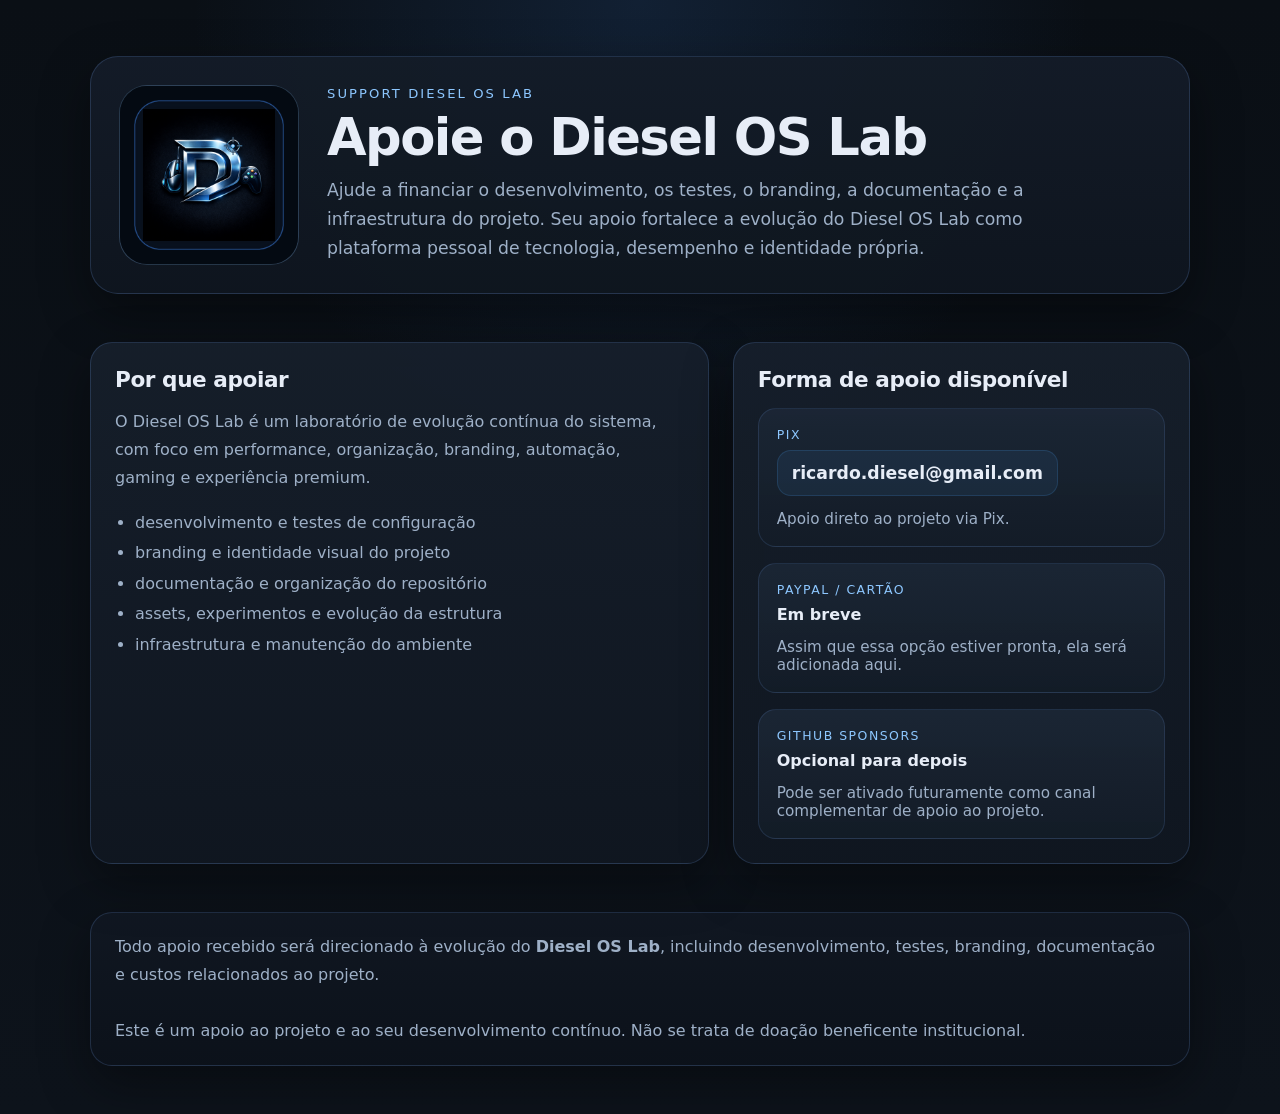
==== docs/support/index.html @ ecfb89b2 "Adicionar página de apoio em docs/support" ====
<!DOCTYPE html>
<html lang="pt-BR">
<head>
  <meta charset="UTF-8" />
  <meta name="viewport" content="width=device-width, initial-scale=1.0" />
  <title>Apoie o Diesel OS Lab</title>
  <meta name="description" content="Página oficial de apoio ao projeto Diesel OS Lab." />
  <style>
    :root {
      --bg: #0b0f14;
      --bg-soft: #121923;
      --panel: #161f2b;
      --panel-2: #1b2635;
      --text: #e7edf7;
      --muted: #9eb0c7;
      --line: rgba(120, 170, 255, 0.18);
      --blue: #4fa8ff;
      --blue-soft: #8dc7ff;
      --shadow: 0 18px 50px rgba(0, 0, 0, 0.38);
      --radius: 22px;
    }

    * {
      box-sizing: border-box;
    }

    html, body {
      margin: 0;
      padding: 0;
      background:
        radial-gradient(circle at top, rgba(52, 110, 189, 0.18), transparent 35%),
        linear-gradient(180deg, #0a0f15 0%, #0d131b 100%);
      color: var(--text);
      font-family: Inter, system-ui, -apple-system, BlinkMacSystemFont, "Segoe UI", sans-serif;
    }

    a {
      color: inherit;
      text-decoration: none;
    }

    .wrap {
      width: min(1100px, calc(100% - 32px));
      margin: 0 auto;
    }

    .hero {
      padding: 56px 0 24px;
    }

    .hero-card {
      display: grid;
      grid-template-columns: 180px 1fr;
      gap: 28px;
      align-items: center;
      background: linear-gradient(180deg, rgba(20, 28, 40, 0.95), rgba(15, 22, 31, 0.95));
      border: 1px solid var(--line);
      border-radius: 28px;
      padding: 28px;
      box-shadow: var(--shadow);
    }

    .logo-box {
      background: linear-gradient(180deg, #0f1620, #192332);
      border: 1px solid rgba(141, 199, 255, 0.18);
      border-radius: 28px;
      display: flex;
      align-items: center;
      justify-content: center;
      min-height: 180px;
      overflow: hidden;
    }

    .logo-box img {
      width: 100%;
      height: 100%;
      object-fit: contain;
      display: block;
    }

    .eyebrow {
      color: var(--blue-soft);
      font-size: 0.82rem;
      letter-spacing: 0.16em;
      text-transform: uppercase;
      margin-bottom: 10px;
    }

    h1 {
      margin: 0 0 12px;
      font-size: clamp(2rem, 4vw, 3.2rem);
      line-height: 1.02;
      letter-spacing: -0.03em;
    }

    .lead {
      margin: 0;
      color: var(--muted);
      font-size: 1.08rem;
      line-height: 1.7;
      max-width: 760px;
    }

    .grid {
      display: grid;
      grid-template-columns: 1.15fr 0.85fr;
      gap: 24px;
      padding: 24px 0 48px;
    }

    .card {
      background: linear-gradient(180deg, rgba(22, 31, 43, 0.96), rgba(16, 23, 32, 0.96));
      border: 1px solid var(--line);
      border-radius: var(--radius);
      padding: 24px;
      box-shadow: var(--shadow);
    }

    h2 {
      margin: 0 0 16px;
      font-size: 1.35rem;
      letter-spacing: -0.02em;
    }

    p {
      margin: 0 0 16px;
      color: var(--muted);
      line-height: 1.75;
    }

    ul {
      margin: 0;
      padding-left: 20px;
      color: var(--muted);
      line-height: 1.9;
    }

    .support-box {
      display: grid;
      gap: 16px;
    }

    .method {
      background: linear-gradient(180deg, rgba(28, 39, 54, 0.9), rgba(19, 28, 39, 0.95));
      border: 1px solid rgba(120, 170, 255, 0.14);
      border-radius: 18px;
      padding: 18px;
    }

    .method-label {
      color: var(--blue-soft);
      font-size: 0.78rem;
      letter-spacing: 0.12em;
      text-transform: uppercase;
      margin-bottom: 8px;
    }

    .pix-key {
      display: inline-block;
      font-size: 1.08rem;
      font-weight: 700;
      color: var(--text);
      background: rgba(79, 168, 255, 0.08);
      border: 1px solid rgba(79, 168, 255, 0.16);
      border-radius: 14px;
      padding: 12px 14px;
      word-break: break-all;
    }

    .coming-soon {
      color: var(--text);
      font-weight: 600;
    }

    .note {
      margin-top: 14px;
      font-size: 0.95rem;
      color: var(--muted);
    }

    .footer {
      padding: 0 0 48px;
    }

    .footer-card {
      background: linear-gradient(180deg, rgba(17, 24, 34, 0.96), rgba(12, 18, 26, 0.96));
      border: 1px solid var(--line);
      border-radius: var(--radius);
      padding: 20px 24px;
      color: var(--muted);
      line-height: 1.75;
      box-shadow: var(--shadow);
    }

    @media (max-width: 860px) {
      .hero-card {
        grid-template-columns: 1fr;
      }

      .logo-box {
        min-height: 220px;
      }

      .grid {
        grid-template-columns: 1fr;
      }
    }
  </style>
</head>
<body>
  <div class="wrap">
    <section class="hero">
      <div class="hero-card">
        <div class="logo-box">
          <img src="../../assets/branding/logo/diesel-os-lab-icon.png" alt="Diesel OS Lab" />
        </div>

        <div>
          <div class="eyebrow">Support Diesel OS Lab</div>
          <h1>Apoie o Diesel OS Lab</h1>
          <p class="lead">
            Ajude a financiar o desenvolvimento, os testes, o branding, a documentação
            e a infraestrutura do projeto. Seu apoio fortalece a evolução do Diesel OS Lab
            como plataforma pessoal de tecnologia, desempenho e identidade própria.
          </p>
        </div>
      </div>
    </section>

    <section class="grid">
      <article class="card">
        <h2>Por que apoiar</h2>
        <p>
          O Diesel OS Lab é um laboratório de evolução contínua do sistema, com foco em
          performance, organização, branding, automação, gaming e experiência premium.
        </p>
        <ul>
          <li>desenvolvimento e testes de configuração</li>
          <li>branding e identidade visual do projeto</li>
          <li>documentação e organização do repositório</li>
          <li>assets, experimentos e evolução da estrutura</li>
          <li>infraestrutura e manutenção do ambiente</li>
        </ul>
      </article>

      <aside class="card">
        <h2>Forma de apoio disponível</h2>

        <div class="support-box">
          <div class="method">
            <div class="method-label">Pix</div>
            <div class="pix-key">ricardo.diesel@gmail.com</div>
            <div class="note">
              Apoio direto ao projeto via Pix.
            </div>
          </div>

          <div class="method">
            <div class="method-label">PayPal / cartão</div>
            <div class="coming-soon">Em breve</div>
            <div class="note">
              Assim que essa opção estiver pronta, ela será adicionada aqui.
            </div>
          </div>

          <div class="method">
            <div class="method-label">GitHub Sponsors</div>
            <div class="coming-soon">Opcional para depois</div>
            <div class="note">
              Pode ser ativado futuramente como canal complementar de apoio ao projeto.
            </div>
          </div>
        </div>
      </aside>
    </section>

    <section class="footer">
      <div class="footer-card">
        Todo apoio recebido será direcionado à evolução do <strong>Diesel OS Lab</strong>,
        incluindo desenvolvimento, testes, branding, documentação e custos relacionados ao projeto.
        <br /><br />
        Este é um apoio ao projeto e ao seu desenvolvimento contínuo. Não se trata de doação beneficente institucional.
      </div>
    </section>
  </div>
</body>
</html>
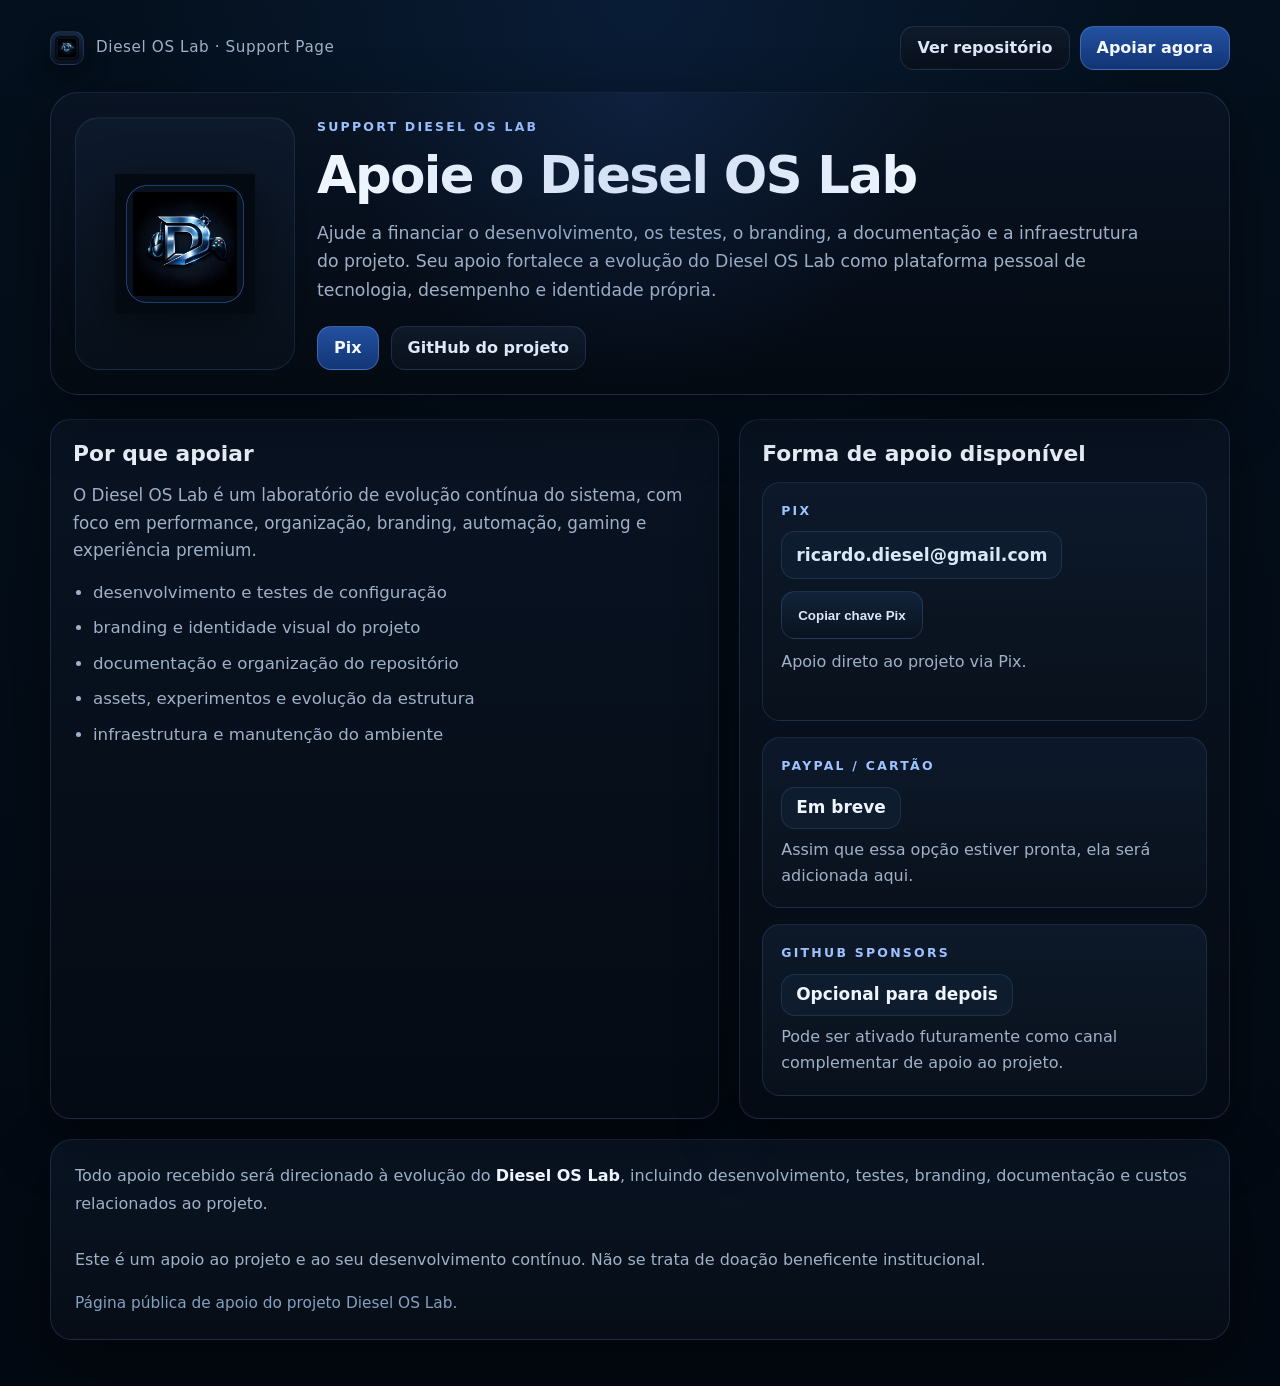
==== commit 9dee08e2: "Adicionar logo e melhorar pagina de apoio" ====
--- a/docs/support/index.html
+++ b/docs/support/index.html
@@ -1,37 +1,74 @@
 <!DOCTYPE html>
 <html lang="pt-BR">
 <head>
-  <meta charset="UTF-8" />
-  <meta name="viewport" content="width=device-width, initial-scale=1.0" />
+  <meta charset="utf-8" />
+  <meta name="viewport" content="width=device-width, initial-scale=1" />
+
   <title>Apoie o Diesel OS Lab</title>
-  <meta name="description" content="Página oficial de apoio ao projeto Diesel OS Lab." />
+  <meta
+    name="description"
+    content="Apoie o Diesel OS Lab e ajude a financiar desenvolvimento, testes, branding, documentação e infraestrutura do projeto."
+  />
+  <meta name="theme-color" content="#07111f" />
+  <meta name="color-scheme" content="dark" />
+  <link rel="canonical" href="https://kashima347.github.io/diesel-os-lab/support/" />
+
+  <meta property="og:type" content="website" />
+  <meta property="og:title" content="Apoie o Diesel OS Lab" />
+  <meta
+    property="og:description"
+    content="Ajude a financiar o desenvolvimento, os testes, o branding, a documentação e a infraestrutura do Diesel OS Lab."
+  />
+  <meta property="og:url" content="https://kashima347.github.io/diesel-os-lab/support/" />
+  <meta property="og:image" content="https://kashima347.github.io/diesel-os-lab/assets/diesel-os-lab-icon.png" />
+
+  <meta name="twitter:card" content="summary_large_image" />
+  <meta name="twitter:title" content="Apoie o Diesel OS Lab" />
+  <meta
+    name="twitter:description"
+    content="Ajude a financiar o desenvolvimento, os testes, o branding, a documentação e a infraestrutura do Diesel OS Lab."
+  />
+  <meta name="twitter:image" content="https://kashima347.github.io/diesel-os-lab/assets/diesel-os-lab-icon.png" />
+
   <style>
     :root {
-      --bg: #0b0f14;
-      --bg-soft: #121923;
-      --panel: #161f2b;
-      --panel-2: #1b2635;
-      --text: #e7edf7;
-      --muted: #9eb0c7;
-      --line: rgba(120, 170, 255, 0.18);
-      --blue: #4fa8ff;
-      --blue-soft: #8dc7ff;
-      --shadow: 0 18px 50px rgba(0, 0, 0, 0.38);
-      --radius: 22px;
+      --bg-0: #030a14;
+      --bg-1: #07111f;
+      --bg-2: #0b1728;
+      --bg-3: #101d31;
+      --line: rgba(112, 155, 235, 0.18);
+      --line-strong: rgba(120, 170, 255, 0.28);
+      --text: #dce8f8;
+      --muted: #9fb1c7;
+      --muted-2: #85a0bf;
+      --title: #eef5ff;
+      --blue: #7fb0ff;
+      --blue-soft: #9ec2ff;
+      --shadow: 0 22px 60px rgba(0, 0, 0, 0.45);
+      --radius-xl: 28px;
+      --radius-lg: 20px;
+      --radius-md: 16px;
+      --maxw: 1180px;
     }
 
     * {
       box-sizing: border-box;
     }
 
-    html, body {
+    html,
+    body {
       margin: 0;
       padding: 0;
       background:
-        radial-gradient(circle at top, rgba(52, 110, 189, 0.18), transparent 35%),
-        linear-gradient(180deg, #0a0f15 0%, #0d131b 100%);
+        radial-gradient(circle at top center, rgba(34, 85, 170, 0.18), transparent 34%),
+        linear-gradient(180deg, #04101d 0%, #030912 100%);
       color: var(--text);
-      font-family: Inter, system-ui, -apple-system, BlinkMacSystemFont, "Segoe UI", sans-serif;
+      font-family: Inter, ui-sans-serif, system-ui, -apple-system, BlinkMacSystemFont, "Segoe UI", sans-serif;
+      min-height: 100%;
+    }
+
+    body {
+      line-height: 1.65;
     }
 
     a {
@@ -39,100 +76,191 @@
       text-decoration: none;
     }
 
-    .wrap {
-      width: min(1100px, calc(100% - 32px));
+    .page {
+      width: min(var(--maxw), calc(100% - 32px));
       margin: 0 auto;
+      padding: 26px 0 46px;
+    }
+
+    .topbar {
+      display: flex;
+      justify-content: space-between;
+      align-items: center;
+      gap: 14px;
+      margin-bottom: 22px;
+      flex-wrap: wrap;
+    }
+
+    .brand-inline {
+      display: inline-flex;
+      align-items: center;
+      gap: 12px;
+      color: var(--muted);
+      font-size: 0.95rem;
+      letter-spacing: 0.04em;
+    }
+
+    .brand-inline img {
+      width: 34px;
+      height: 34px;
+      object-fit: contain;
+      border-radius: 10px;
+      background: linear-gradient(180deg, rgba(23, 41, 67, 0.92), rgba(9, 18, 31, 0.98));
+      border: 1px solid rgba(120, 170, 255, 0.16);
+      padding: 4px;
+      box-shadow: 0 10px 24px rgba(0, 0, 0, 0.35);
+    }
+
+    .top-actions {
+      display: flex;
+      gap: 10px;
+      flex-wrap: wrap;
+    }
+
+    .btn {
+      display: inline-flex;
+      align-items: center;
+      justify-content: center;
+      gap: 10px;
+      min-height: 44px;
+      padding: 0 16px;
+      border-radius: 14px;
+      border: 1px solid var(--line);
+      background: linear-gradient(180deg, rgba(15, 27, 43, 0.94), rgba(9, 17, 28, 0.98));
+      color: var(--text);
+      font-weight: 600;
+      transition: 0.18s ease;
+      cursor: pointer;
+    }
+
+    .btn:hover {
+      transform: translateY(-1px);
+      border-color: var(--line-strong);
+      box-shadow: 0 14px 30px rgba(0, 0, 0, 0.26);
+    }
+
+    .btn.primary {
+      background: linear-gradient(180deg, rgba(38, 87, 172, 0.92), rgba(19, 55, 120, 0.98));
+      border-color: rgba(127, 176, 255, 0.34);
+      color: #f4f8ff;
     }
 
     .hero {
-      padding: 56px 0 24px;
-    }
-
-    .hero-card {
       display: grid;
-      grid-template-columns: 180px 1fr;
-      gap: 28px;
-      align-items: center;
-      background: linear-gradient(180deg, rgba(20, 28, 40, 0.95), rgba(15, 22, 31, 0.95));
+      grid-template-columns: 220px 1fr;
+      gap: 22px;
+      padding: 24px;
+      border-radius: var(--radius-xl);
+      background:
+        linear-gradient(180deg, rgba(9, 20, 35, 0.94), rgba(4, 10, 18, 0.98)),
+        linear-gradient(135deg, rgba(33, 76, 150, 0.12), rgba(0, 0, 0, 0));
       border: 1px solid var(--line);
-      border-radius: 28px;
-      padding: 28px;
       box-shadow: var(--shadow);
-    }
-
-    .logo-box {
-      background: linear-gradient(180deg, #0f1620, #192332);
-      border: 1px solid rgba(141, 199, 255, 0.18);
-      border-radius: 28px;
+      position: relative;
+      overflow: hidden;
+      margin-bottom: 24px;
+    }
+
+    .hero::before {
+      content: "";
+      position: absolute;
+      inset: 0;
+      background: radial-gradient(circle at top center, rgba(37, 91, 183, 0.18), transparent 45%);
+      pointer-events: none;
+    }
+
+    .logo-panel {
       display: flex;
       align-items: center;
       justify-content: center;
-      min-height: 180px;
-      overflow: hidden;
-    }
-
-    .logo-box img {
+      min-height: 220px;
+      border-radius: 24px;
+      background: linear-gradient(180deg, rgba(14, 27, 45, 0.96), rgba(8, 16, 27, 0.98));
+      border: 1px solid rgba(120, 170, 255, 0.12);
+      box-shadow: inset 0 1px 0 rgba(255, 255, 255, 0.03);
+      padding: 20px;
+    }
+
+    .logo-panel img {
       width: 100%;
-      height: 100%;
+      max-width: 140px;
+      height: auto;
       object-fit: contain;
-      display: block;
+      filter: drop-shadow(0 10px 24px rgba(0, 0, 0, 0.45));
     }
 
     .eyebrow {
       color: var(--blue-soft);
-      font-size: 0.82rem;
-      letter-spacing: 0.16em;
       text-transform: uppercase;
+      letter-spacing: 0.18em;
+      font-size: 0.78rem;
       margin-bottom: 10px;
+      font-weight: 700;
+    }
+
+    h1,
+    h2,
+    h3 {
+      margin: 0;
+      line-height: 1.08;
+      color: var(--title);
     }
 
     h1 {
-      margin: 0 0 12px;
-      font-size: clamp(2rem, 4vw, 3.2rem);
-      line-height: 1.02;
+      font-size: clamp(2rem, 4vw, 4rem);
+      margin-bottom: 16px;
       letter-spacing: -0.03em;
     }
 
     .lead {
       margin: 0;
+      font-size: clamp(1rem, 1.35vw, 1.32rem);
       color: var(--muted);
-      font-size: 1.08rem;
-      line-height: 1.7;
-      max-width: 760px;
+      max-width: 840px;
+    }
+
+    .hero-actions {
+      display: flex;
+      gap: 12px;
+      flex-wrap: wrap;
+      margin-top: 22px;
     }
 
     .grid {
       display: grid;
-      grid-template-columns: 1.15fr 0.85fr;
-      gap: 24px;
-      padding: 24px 0 48px;
+      grid-template-columns: 1.2fr 0.88fr;
+      gap: 20px;
+      margin-bottom: 20px;
     }
 
     .card {
-      background: linear-gradient(180deg, rgba(22, 31, 43, 0.96), rgba(16, 23, 32, 0.96));
+      background: linear-gradient(180deg, rgba(9, 20, 35, 0.94), rgba(5, 11, 20, 0.98));
       border: 1px solid var(--line);
-      border-radius: var(--radius);
-      padding: 24px;
+      border-radius: var(--radius-lg);
+      padding: 22px;
       box-shadow: var(--shadow);
     }
 
-    h2 {
-      margin: 0 0 16px;
-      font-size: 1.35rem;
-      letter-spacing: -0.02em;
-    }
-
-    p {
-      margin: 0 0 16px;
+    .card h2 {
+      font-size: clamp(1.34rem, 1.7vw, 1.8rem);
+      margin-bottom: 16px;
+    }
+
+    .card p {
+      margin: 0 0 14px;
       color: var(--muted);
-      line-height: 1.75;
-    }
-
-    ul {
+      font-size: 1.05rem;
+    }
+
+    .card ul {
       margin: 0;
       padding-left: 20px;
       color: var(--muted);
-      line-height: 1.9;
+      font-size: 1.04rem;
+    }
+
+    .card li + li {
+      margin-top: 8px;
     }
 
     .support-box {
@@ -141,7 +269,7 @@
     }
 
     .method {
-      background: linear-gradient(180deg, rgba(28, 39, 54, 0.9), rgba(19, 28, 39, 0.95));
+      background: linear-gradient(180deg, rgba(13, 26, 43, 0.96), rgba(9, 17, 28, 0.98));
       border: 1px solid rgba(120, 170, 255, 0.14);
       border-radius: 18px;
       padding: 18px;
@@ -150,79 +278,172 @@
     .method-label {
       color: var(--blue-soft);
       font-size: 0.78rem;
-      letter-spacing: 0.12em;
+      letter-spacing: 0.18em;
       text-transform: uppercase;
-      margin-bottom: 8px;
+      margin-bottom: 10px;
+      font-weight: 700;
+    }
+
+    .pix-row {
+      display: flex;
+      gap: 12px;
+      align-items: center;
+      flex-wrap: wrap;
+      margin-bottom: 10px;
     }
 
     .pix-key {
-      display: inline-block;
+      display: inline-flex;
+      align-items: center;
+      min-height: 48px;
+      padding: 0 14px;
+      border-radius: 14px;
+      background: rgba(16, 30, 48, 0.92);
+      border: 1px solid rgba(120, 170, 255, 0.14);
       font-size: 1.08rem;
       font-weight: 700;
       color: var(--text);
-      background: rgba(79, 168, 255, 0.08);
-      border: 1px solid rgba(79, 168, 255, 0.16);
+      word-break: break-all;
+    }
+
+    .copy-btn {
+      border: 1px solid rgba(120, 170, 255, 0.18);
+      background: linear-gradient(180deg, rgba(18, 36, 58, 0.96), rgba(10, 19, 31, 0.98));
+      color: var(--text);
+      min-height: 48px;
+      padding: 0 16px;
       border-radius: 14px;
-      padding: 12px 14px;
-      word-break: break-all;
+      font-weight: 700;
+      cursor: pointer;
+      transition: 0.18s ease;
+    }
+
+    .copy-btn:hover {
+      transform: translateY(-1px);
+      border-color: rgba(120, 170, 255, 0.3);
+    }
+
+    .copy-status {
+      margin-top: 8px;
+      color: var(--blue-soft);
+      font-size: 0.95rem;
+      min-height: 1.2em;
     }
 
     .coming-soon {
-      color: var(--text);
-      font-weight: 600;
+      display: inline-flex;
+      align-items: center;
+      min-height: 42px;
+      padding: 0 14px;
+      border-radius: 14px;
+      background: rgba(16, 30, 48, 0.92);
+      border: 1px solid rgba(120, 170, 255, 0.14);
+      font-size: 1.06rem;
+      font-weight: 700;
+      color: var(--title);
+      margin-bottom: 8px;
     }
 
     .note {
-      margin-top: 14px;
-      font-size: 0.95rem;
       color: var(--muted);
-    }
-
-    .footer {
-      padding: 0 0 48px;
+      font-size: 1rem;
     }
 
     .footer-card {
-      background: linear-gradient(180deg, rgba(17, 24, 34, 0.96), rgba(12, 18, 26, 0.96));
+      background: linear-gradient(180deg, rgba(10, 22, 37, 0.94), rgba(6, 13, 23, 0.98));
       border: 1px solid var(--line);
-      border-radius: var(--radius);
-      padding: 20px 24px;
+      border-radius: 22px;
+      padding: 22px 24px;
       color: var(--muted);
       line-height: 1.75;
       box-shadow: var(--shadow);
     }
 
-    @media (max-width: 860px) {
-      .hero-card {
+    .footer-card strong {
+      color: var(--title);
+    }
+
+    .legal {
+      margin-top: 16px;
+      color: var(--muted-2);
+      font-size: 0.96rem;
+    }
+
+    @media (max-width: 980px) {
+      .hero {
         grid-template-columns: 1fr;
       }
 
-      .logo-box {
-        min-height: 220px;
+      .logo-panel {
+        min-height: 180px;
       }
 
       .grid {
         grid-template-columns: 1fr;
+      }
+    }
+
+    @media (max-width: 640px) {
+      .page {
+        width: min(calc(100% - 20px), 100%);
+        padding-top: 18px;
+      }
+
+      .hero,
+      .card,
+      .footer-card {
+        padding: 18px;
+      }
+
+      .pix-row {
+        flex-direction: column;
+        align-items: stretch;
+      }
+
+      .copy-btn,
+      .pix-key {
+        width: 100%;
       }
     }
   </style>
 </head>
 <body>
-  <div class="wrap">
+  <div class="page">
+    <header class="topbar">
+      <div class="brand-inline">
+        <img src="../assets/diesel-os-lab-icon.png" alt="Logo Diesel OS Lab" />
+        <span>Diesel OS Lab · Support Page</span>
+      </div>
+
+      <div class="top-actions">
+        <a class="btn" href="https://github.com/kashima347/diesel-os-lab" target="_blank" rel="noopener noreferrer">
+          Ver repositório
+        </a>
+        <a class="btn primary" href="#pix">
+          Apoiar agora
+        </a>
+      </div>
+    </header>
+
     <section class="hero">
-      <div class="hero-card">
-        <div class="logo-box">
-          <img src="../../assets/branding/logo/diesel-os-lab-icon.png" alt="Diesel OS Lab" />
-        </div>
-
-        <div>
-          <div class="eyebrow">Support Diesel OS Lab</div>
-          <h1>Apoie o Diesel OS Lab</h1>
-          <p class="lead">
-            Ajude a financiar o desenvolvimento, os testes, o branding, a documentação
-            e a infraestrutura do projeto. Seu apoio fortalece a evolução do Diesel OS Lab
-            como plataforma pessoal de tecnologia, desempenho e identidade própria.
-          </p>
+      <div class="logo-panel">
+        <img src="../assets/diesel-os-lab-icon.png" alt="Logo Diesel OS Lab" />
+      </div>
+
+      <div>
+        <div class="eyebrow">Support Diesel OS Lab</div>
+        <h1>Apoie o Diesel OS Lab</h1>
+        <p class="lead">
+          Ajude a financiar o desenvolvimento, os testes, o branding, a documentação e a
+          infraestrutura do projeto. Seu apoio fortalece a evolução do Diesel OS Lab como
+          plataforma pessoal de tecnologia, desempenho e identidade própria.
+        </p>
+
+        <div class="hero-actions">
+          <a class="btn primary" href="#pix">Pix</a>
+          <a class="btn" href="https://github.com/kashima347/diesel-os-lab" target="_blank" rel="noopener noreferrer">
+            GitHub do projeto
+          </a>
         </div>
       </div>
     </section>
@@ -234,6 +455,7 @@
           O Diesel OS Lab é um laboratório de evolução contínua do sistema, com foco em
           performance, organização, branding, automação, gaming e experiência premium.
         </p>
+
         <ul>
           <li>desenvolvimento e testes de configuração</li>
           <li>branding e identidade visual do projeto</li>
@@ -247,12 +469,18 @@
         <h2>Forma de apoio disponível</h2>
 
         <div class="support-box">
-          <div class="method">
+          <div class="method" id="pix">
             <div class="method-label">Pix</div>
-            <div class="pix-key">ricardo.diesel@gmail.com</div>
-            <div class="note">
-              Apoio direto ao projeto via Pix.
+
+            <div class="pix-row">
+              <div class="pix-key" id="pixKey">ricardo.diesel@gmail.com</div>
+              <button class="copy-btn" id="copyPixButton" type="button">
+                Copiar chave Pix
+              </button>
             </div>
+
+            <div class="note">Apoio direto ao projeto via Pix.</div>
+            <div class="copy-status" id="copyStatus"></div>
           </div>
 
           <div class="method">
@@ -279,9 +507,38 @@
         Todo apoio recebido será direcionado à evolução do <strong>Diesel OS Lab</strong>,
         incluindo desenvolvimento, testes, branding, documentação e custos relacionados ao projeto.
         <br /><br />
-        Este é um apoio ao projeto e ao seu desenvolvimento contínuo. Não se trata de doação beneficente institucional.
+        Este é um apoio ao projeto e ao seu desenvolvimento contínuo. Não se trata de doação
+        beneficente institucional.
+
+        <div class="legal">
+          Página pública de apoio do projeto Diesel OS Lab.
+        </div>
       </div>
     </section>
   </div>
+
+  <script>
+    (function () {
+      const button = document.getElementById("copyPixButton");
+      const status = document.getElementById("copyStatus");
+      const pixValue = "ricardo.diesel@gmail.com";
+
+      if (!button || !status) return;
+
+      button.addEventListener("click", async () => {
+        try {
+          await navigator.clipboard.writeText(pixValue);
+          status.textContent = "Chave Pix copiada.";
+          button.textContent = "Copiado";
+          window.setTimeout(() => {
+            status.textContent = "";
+            button.textContent = "Copiar chave Pix";
+          }, 2200);
+        } catch (error) {
+          status.textContent = "Não foi possível copiar automaticamente. Copie manualmente a chave.";
+        }
+      });
+    })();
+  </script>
 </body>
 </html>
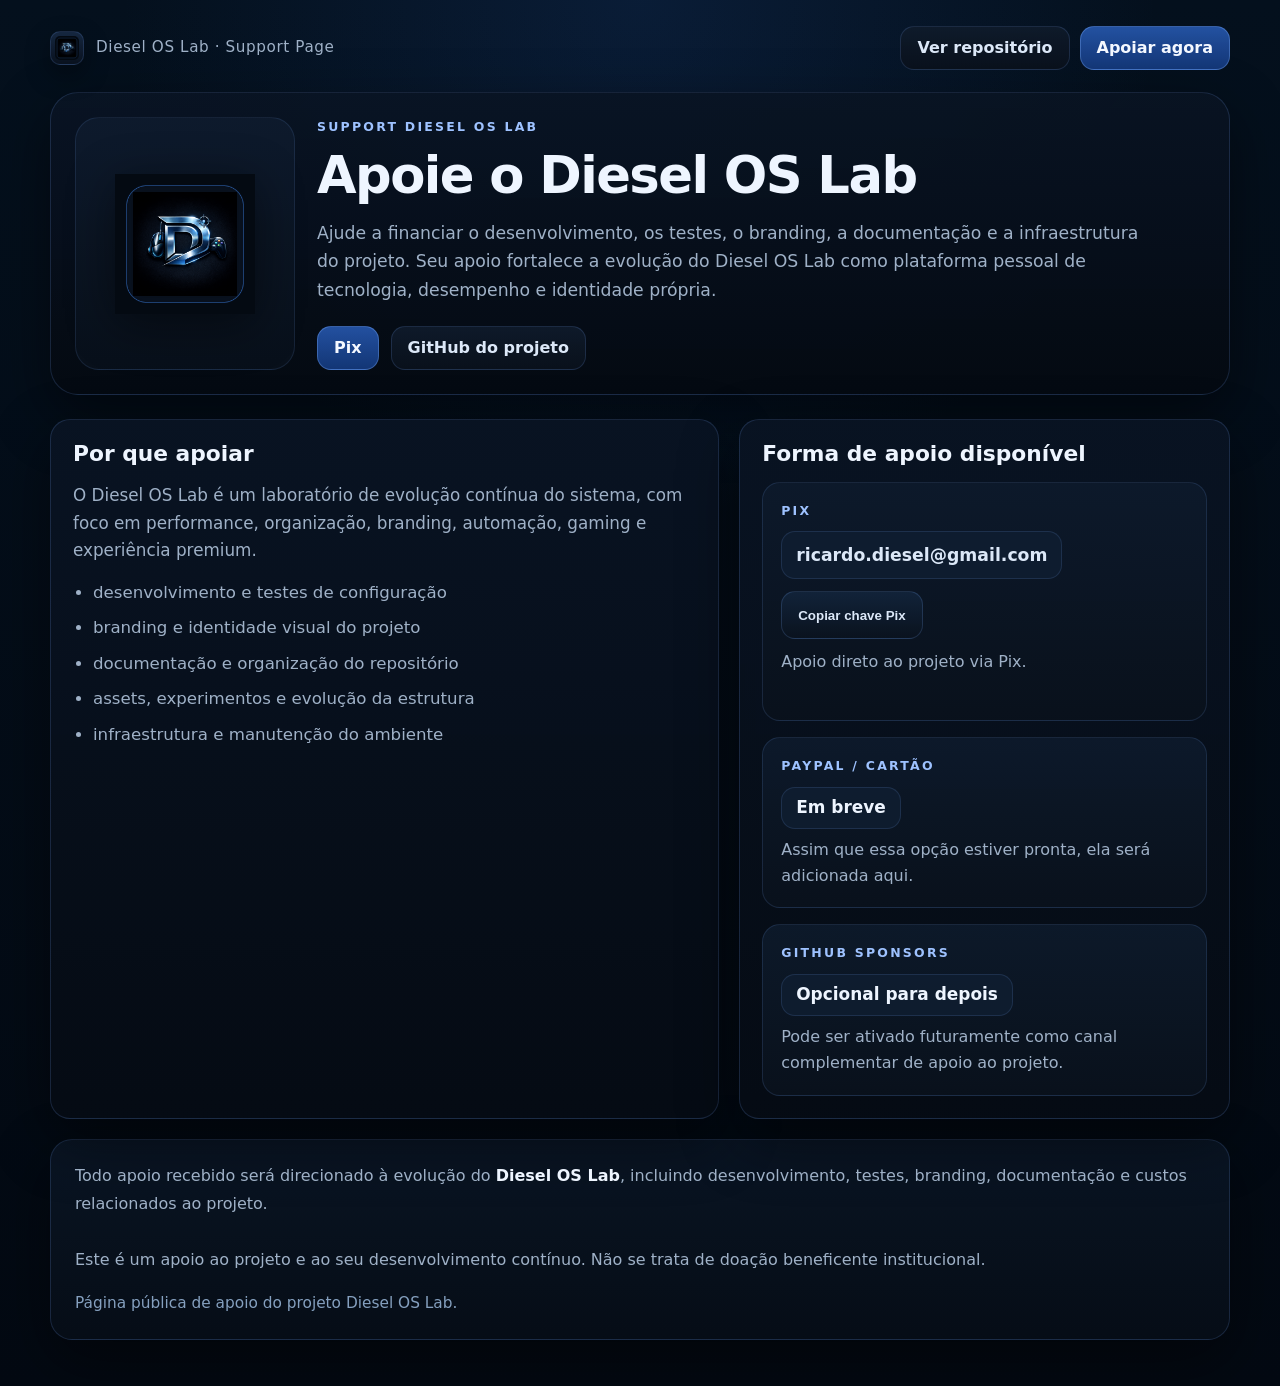
==== commit 9c1c6919: "Adicionar logo e melhorar pagina de apoio" ====
--- a/docs/support/index.html
+++ b/docs/support/index.html
@@ -3,73 +3,39 @@
 <head>
   <meta charset="utf-8" />
   <meta name="viewport" content="width=device-width, initial-scale=1" />
-
   <title>Apoie o Diesel OS Lab</title>
-  <meta
-    name="description"
-    content="Apoie o Diesel OS Lab e ajude a financiar desenvolvimento, testes, branding, documentação e infraestrutura do projeto."
-  />
+  <meta name="description" content="Apoie o Diesel OS Lab e ajude a financiar desenvolvimento, testes, branding, documentação e infraestrutura do projeto." />
   <meta name="theme-color" content="#07111f" />
-  <meta name="color-scheme" content="dark" />
   <link rel="canonical" href="https://kashima347.github.io/diesel-os-lab/support/" />
-
-  <meta property="og:type" content="website" />
-  <meta property="og:title" content="Apoie o Diesel OS Lab" />
-  <meta
-    property="og:description"
-    content="Ajude a financiar o desenvolvimento, os testes, o branding, a documentação e a infraestrutura do Diesel OS Lab."
-  />
-  <meta property="og:url" content="https://kashima347.github.io/diesel-os-lab/support/" />
-  <meta property="og:image" content="https://kashima347.github.io/diesel-os-lab/assets/diesel-os-lab-icon.png" />
-
-  <meta name="twitter:card" content="summary_large_image" />
-  <meta name="twitter:title" content="Apoie o Diesel OS Lab" />
-  <meta
-    name="twitter:description"
-    content="Ajude a financiar o desenvolvimento, os testes, o branding, a documentação e a infraestrutura do Diesel OS Lab."
-  />
-  <meta name="twitter:image" content="https://kashima347.github.io/diesel-os-lab/assets/diesel-os-lab-icon.png" />
 
   <style>
     :root {
       --bg-0: #030a14;
       --bg-1: #07111f;
       --bg-2: #0b1728;
-      --bg-3: #101d31;
       --line: rgba(112, 155, 235, 0.18);
       --line-strong: rgba(120, 170, 255, 0.28);
       --text: #dce8f8;
       --muted: #9fb1c7;
-      --muted-2: #85a0bf;
       --title: #eef5ff;
-      --blue: #7fb0ff;
       --blue-soft: #9ec2ff;
       --shadow: 0 22px 60px rgba(0, 0, 0, 0.45);
-      --radius-xl: 28px;
-      --radius-lg: 20px;
-      --radius-md: 16px;
-      --maxw: 1180px;
-    }
-
-    * {
-      box-sizing: border-box;
-    }
-
-    html,
-    body {
+    }
+
+    * { box-sizing: border-box; }
+
+    html, body {
       margin: 0;
       padding: 0;
+      min-height: 100%;
       background:
         radial-gradient(circle at top center, rgba(34, 85, 170, 0.18), transparent 34%),
         linear-gradient(180deg, #04101d 0%, #030912 100%);
       color: var(--text);
       font-family: Inter, ui-sans-serif, system-ui, -apple-system, BlinkMacSystemFont, "Segoe UI", sans-serif;
-      min-height: 100%;
-    }
-
-    body {
-      line-height: 1.65;
-    }
+    }
+
+    body { line-height: 1.65; }
 
     a {
       color: inherit;
@@ -77,7 +43,7 @@
     }
 
     .page {
-      width: min(var(--maxw), calc(100% - 32px));
+      width: min(1180px, calc(100% - 32px));
       margin: 0 auto;
       padding: 26px 0 46px;
     }
@@ -121,7 +87,6 @@
       display: inline-flex;
       align-items: center;
       justify-content: center;
-      gap: 10px;
       min-height: 44px;
       padding: 0 16px;
       border-radius: 14px;
@@ -150,23 +115,13 @@
       grid-template-columns: 220px 1fr;
       gap: 22px;
       padding: 24px;
-      border-radius: var(--radius-xl);
+      border-radius: 28px;
       background:
         linear-gradient(180deg, rgba(9, 20, 35, 0.94), rgba(4, 10, 18, 0.98)),
         linear-gradient(135deg, rgba(33, 76, 150, 0.12), rgba(0, 0, 0, 0));
       border: 1px solid var(--line);
       box-shadow: var(--shadow);
-      position: relative;
-      overflow: hidden;
       margin-bottom: 24px;
-    }
-
-    .hero::before {
-      content: "";
-      position: absolute;
-      inset: 0;
-      background: radial-gradient(circle at top center, rgba(37, 91, 183, 0.18), transparent 45%);
-      pointer-events: none;
     }
 
     .logo-panel {
@@ -177,7 +132,6 @@
       border-radius: 24px;
       background: linear-gradient(180deg, rgba(14, 27, 45, 0.96), rgba(8, 16, 27, 0.98));
       border: 1px solid rgba(120, 170, 255, 0.12);
-      box-shadow: inset 0 1px 0 rgba(255, 255, 255, 0.03);
       padding: 20px;
     }
 
@@ -198,9 +152,7 @@
       font-weight: 700;
     }
 
-    h1,
-    h2,
-    h3 {
+    h1, h2 {
       margin: 0;
       line-height: 1.08;
       color: var(--title);
@@ -236,7 +188,7 @@
     .card {
       background: linear-gradient(180deg, rgba(9, 20, 35, 0.94), rgba(5, 11, 20, 0.98));
       border: 1px solid var(--line);
-      border-radius: var(--radius-lg);
+      border-radius: 20px;
       padding: 22px;
       box-shadow: var(--shadow);
     }
@@ -259,9 +211,7 @@
       font-size: 1.04rem;
     }
 
-    .card li + li {
-      margin-top: 8px;
-    }
+    .card li + li { margin-top: 8px; }
 
     .support-box {
       display: grid;
@@ -365,22 +315,14 @@
 
     .legal {
       margin-top: 16px;
-      color: var(--muted-2);
+      color: #85a0bf;
       font-size: 0.96rem;
     }
 
     @media (max-width: 980px) {
-      .hero {
-        grid-template-columns: 1fr;
-      }
-
-      .logo-panel {
-        min-height: 180px;
-      }
-
-      .grid {
-        grid-template-columns: 1fr;
-      }
+      .hero { grid-template-columns: 1fr; }
+      .logo-panel { min-height: 180px; }
+      .grid { grid-template-columns: 1fr; }
     }
 
     @media (max-width: 640px) {
@@ -389,19 +331,14 @@
         padding-top: 18px;
       }
 
-      .hero,
-      .card,
-      .footer-card {
-        padding: 18px;
-      }
+      .hero, .card, .footer-card { padding: 18px; }
 
       .pix-row {
         flex-direction: column;
         align-items: stretch;
       }
 
-      .copy-btn,
-      .pix-key {
+      .copy-btn, .pix-key {
         width: 100%;
       }
     }
